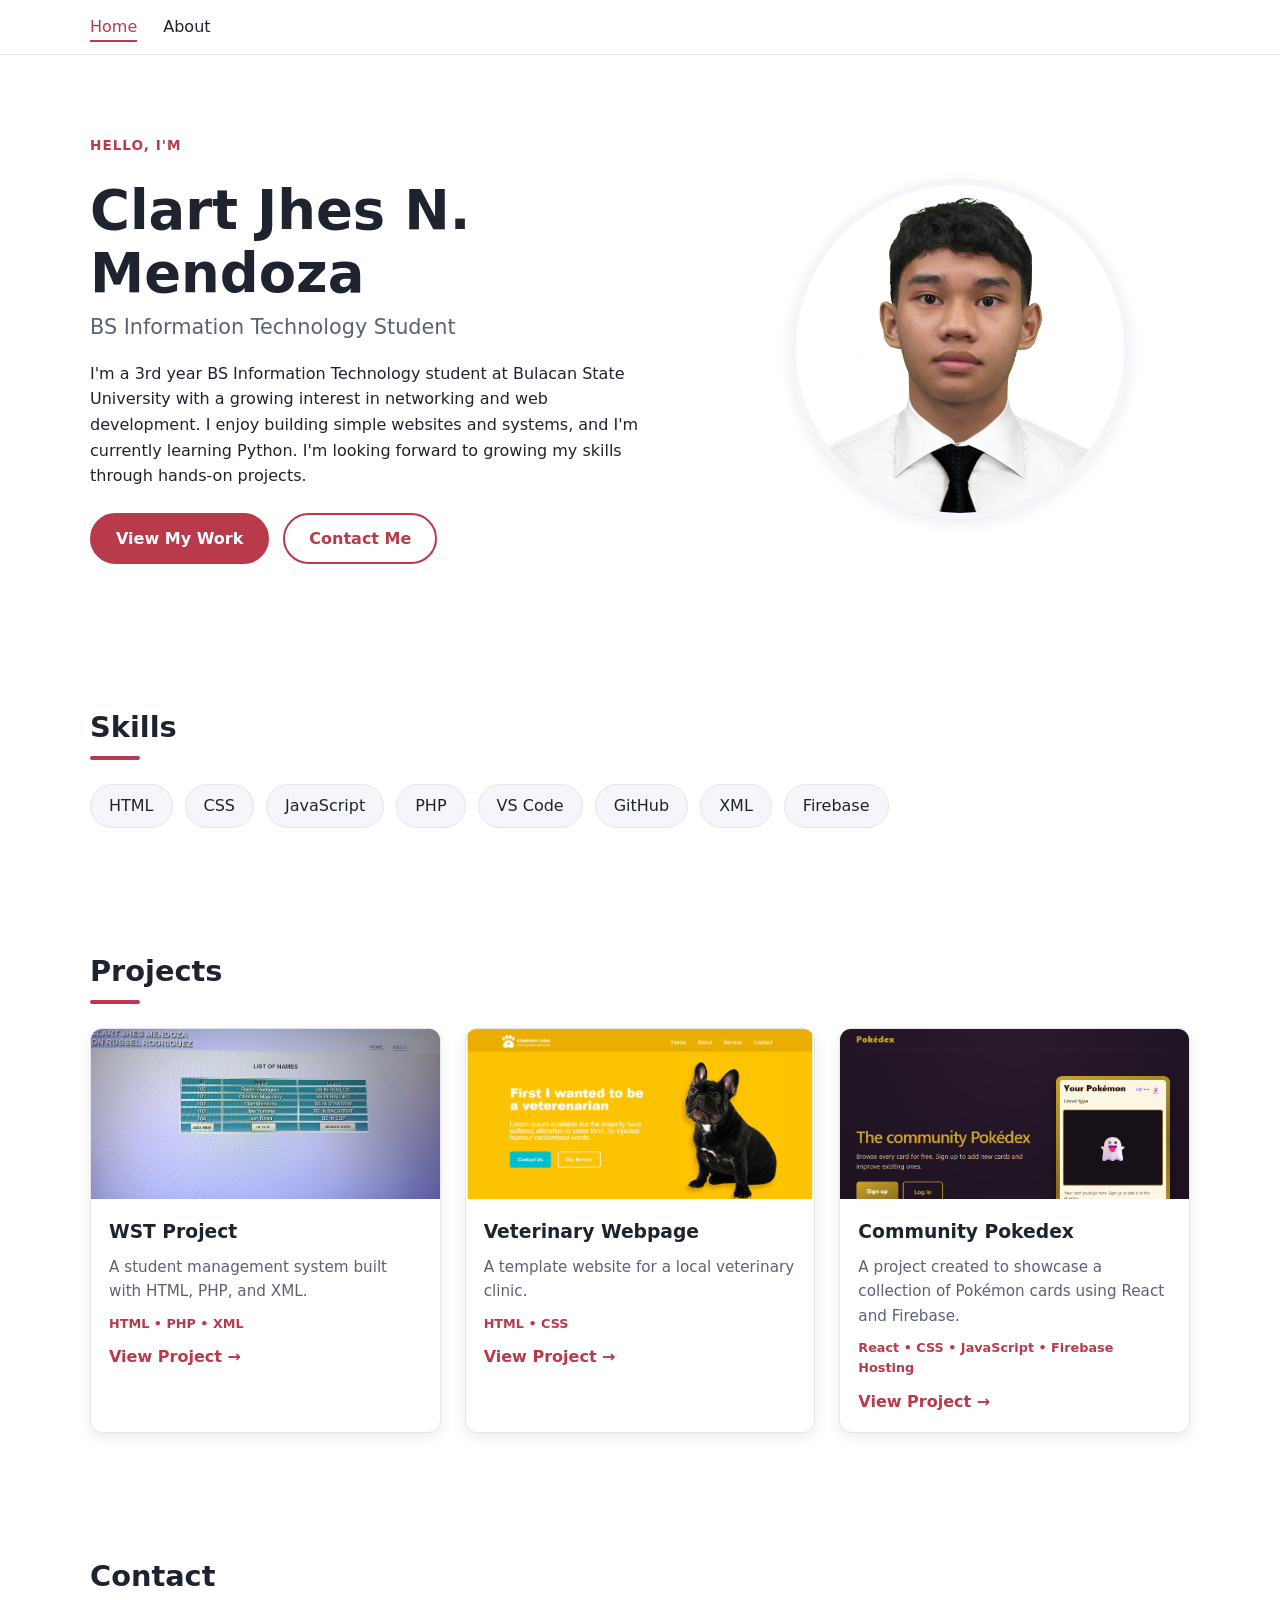
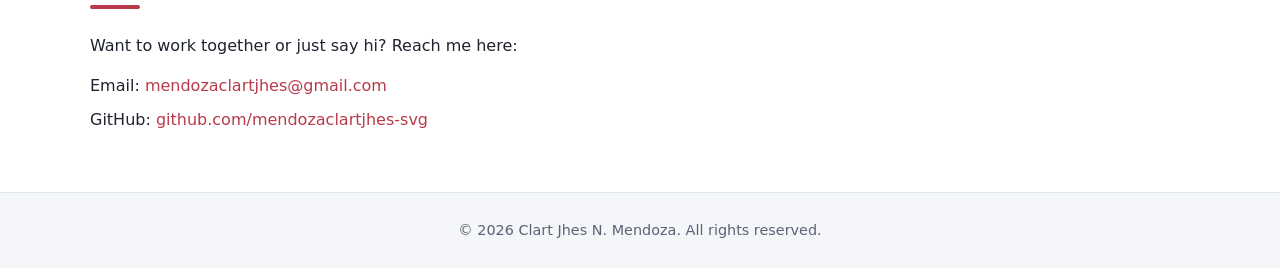
==== index.html @ 3eabd3fe "Add files via upload" ====
<!DOCTYPE html>
<html lang="en">
<head>
  <meta charset="UTF-8" />
  <meta name="viewport" content="width=device-width, initial-scale=1.0" />
  <title>Mendoza, Clart Jhes N. | Portfolio</title>
  <meta name="description" content="TODO: one-sentence description of you and your work" />
  <link rel="stylesheet" href="style.css" />
</head>
<body>

  <header class="site-header">
    <nav class="nav container">
      <button class="nav-toggle" aria-label="Toggle menu">&#9776;</button>
      <ul class="nav-links">
        <li><a href="index.html" class="active">Home</a></li>
        <li><a href="about.html">About</a></li>
      </ul>
    </nav>
  </header>

  <main>

    <section class="hero container">
      <div class="hero-text">
        <p class="eyebrow">Hello, I'm</p>
        <h1>Clart Jhes N. Mendoza</h1>
        <h2>BS Information Technology Student</h2>
        <p>
          I'm a 3rd year BS Information Technology student at Bulacan State University
          with a growing interest in networking and web development. I enjoy building
          simple websites and systems, and I'm currently learning Python. I'm looking
          forward to growing my skills through hands-on projects.
        </p>
        <div class="hero-buttons">
          <a href="#projects" class="btn">View My Work</a>
          <a href="#contact" class="btn btn-outline">Contact Me</a>
        </div>
      </div>
      <div class="hero-photo">
        <img src="images/profile.jpg" alt="Photo of Your Name"
             onerror="this.style.display='none'; this.parentElement.classList.add('no-photo');" />
      </div>
    </section>

    <section class="section container" id="skills">
      <h2 class="section-title">Skills</h2>
      <ul class="skills">
        <li>HTML</li>
        <li>CSS</li>
        <li>JavaScript</li>
        <li>PHP</li>
        <li>VS Code</li>
        <li>GitHub</li>
        <li>XML</li>
        <li>Firebase</li>
      </ul>
    </section>

    <section class="section container" id="projects">
      <h2 class="section-title">Projects</h2>
      <div class="cards">

        <article class="card">
          <div class="card-img"><img src="images/proj-1.jpg" alt="Project 1 Screenshot"></div>
          <div class="card-body">
            <h3>WST Project</h3>
            <p>A student management system built with HTML, PHP, and XML.</p>
            <p class="tags">HTML &bull; PHP &bull; XML</p>
            <a href="https://github.com/mendozaclartjhes-svg/WST-Project_Russel-Rodriguez---Clart-Mendoza.git" class="link" target="_blank" rel="noopener noreferrer">View Project &rarr;</a>
          </div>
        </article>

        <article class="card">
          <div class="card-img"><img src="images/proj-2.png" alt="Project 2 Screenshot"></div>
          <div class="card-body">
            <h3>Veterinary Webpage</h3>
            <p>A template website for a local veterinary clinic.</p>
            <p class="tags">HTML &bull; CSS</p>
            <a href="https://mendozaclartjhes-svg.github.io/Lesson-1_Activity-3/" class="link" target="_blank" rel="noopener noreferrer">View Project &rarr;</a>
          </div>
        </article>

        <article class="card">
          <div class="card-img"><img src="images/proj-3.png" alt="Project 3 Screenshot"></div>
          <div class="card-body">
            <h3>Community Pokedex</h3>
            <p>A project created to showcase a collection of Pokémon cards using React and Firebase.</p>
            <p class="tags">React &bull; CSS &bull; JavaScript &bull; Firebase Hosting</p>
            <a href="https://pokemonfirebase-90584.web.app/" class="link" target="_blank" rel="noopener noreferrer">View Project &rarr;</a>
          </div>
        </article>

      </div>
    </section>

    <section class="section container" id="contact">
      <h2 class="section-title">Contact</h2>
      <p>Want to work together or just say hi? Reach me here:</p>
      <ul class="contact-list">
        <li>Email: <a href="mailto:mendozaclartjhes@gmail.com">mendozaclartjhes@gmail.com</a></li>
        <li>GitHub: <a href="https://github.com/mendozaclartjhes-svg" target="_blank" rel="noopener">github.com/mendozaclartjhes-svg</a></li>
      </ul>
    </section>

  </main>

  <footer class="site-footer">
    <p>&copy; <span id="year">2026</span> Clart Jhes N. Mendoza. All rights reserved.</p>
  </footer>

  <script src="script.js"></script>
</body>
</html>
---- style.css ----
:root {
  --bg: #ffffff;
  --bg-alt: #f5f6fa;
  --text: #1f2330;
  --muted: #5b6275;
  --primary: #b83a4b;      /* main accent color */
  --primary-dark: #8f2b39;
  --border: #e3e5ec;
  --radius: 12px;
  --shadow: 0 4px 14px rgba(0, 0, 0, 0.08);
}

* { box-sizing: border-box; margin: 0; padding: 0; }

html { scroll-behavior: smooth; }

body {
  font-family: "Segoe UI", system-ui, -apple-system, Arial, sans-serif;
  color: var(--text);
  background: var(--bg);
  line-height: 1.6;
}

img { max-width: 100%; display: block; }
a { color: var(--primary); text-decoration: none; }
a:hover { text-decoration: underline; }
ul { list-style: none; }

.container {
  width: min(1100px, 92%);
  margin-inline: auto;
}

.site-header {
  position: sticky;
  top: 0;
  z-index: 10;
  background: rgba(255, 255, 255, 0.95);
  border-bottom: 1px solid var(--border);
  backdrop-filter: blur(6px);
}

.nav {
  display: flex;
  align-items: center;
  justify-content: space-between;
  padding: 14px 0;
}

.logo {
  font-size: 1.4rem;
  font-weight: 700;
  color: var(--text);
}
.logo span { color: var(--primary); }
.logo:hover { text-decoration: none; }

.nav-links { display: flex; gap: 26px; }
.nav-links a {
  color: var(--text);
  font-weight: 500;
  padding-bottom: 4px;
}
.nav-links a:hover,
.nav-links a.active {
  color: var(--primary);
  border-bottom: 2px solid var(--primary);
  text-decoration: none;
}

.nav-toggle {
  display: none;
  background: none;
  border: none;
  font-size: 1.6rem;
  cursor: pointer;
  color: var(--text);
}

.btn {
  display: inline-block;
  padding: 11px 24px;
  background: var(--primary);
  color: #fff;
  border: 2px solid var(--primary);
  border-radius: 999px;
  font-weight: 600;
  transition: background 0.2s, color 0.2s;
}
.btn:hover { background: var(--primary-dark); border-color: var(--primary-dark); text-decoration: none; }
.btn-outline { background: transparent; color: var(--primary); }
.btn-outline:hover { background: var(--primary); color: #fff; }

.hero {
  display: grid;
  grid-template-columns: 1.3fr 1fr;
  gap: 40px;
  align-items: center;
  padding: 80px 0;
}
.eyebrow { color: var(--primary); font-weight: 600; letter-spacing: 1px; text-transform: uppercase; font-size: 0.85rem; }
.hero h1 { font-size: clamp(2.2rem, 5vw, 3.4rem); line-height: 1.15; margin: 6px 0; }
.hero h2 { font-size: 1.3rem; color: var(--muted); font-weight: 500; margin-bottom: 16px; }
.hero p { max-width: 55ch; margin-bottom: 24px; }
.hero-buttons { display: flex; gap: 14px; flex-wrap: wrap; }

.hero-photo img,
.about-photo img {
  width: 100%;
  aspect-ratio: 1 / 1;
  object-fit: cover;
  border-radius: 50%;
  border: 6px solid var(--bg-alt);
  box-shadow: var(--shadow);
  max-width: 340px;
  margin-inline: auto;
}

.no-photo::before {
  content: "Your Photo";
  display: grid;
  place-items: center;
  width: 100%;
  max-width: 340px;
  aspect-ratio: 1 / 1;
  margin-inline: auto;
  border-radius: 50%;
  background: var(--bg-alt);
  border: 2px dashed var(--border);
  color: var(--muted);
}

.section { padding: 60px 0; }

section[id] { scroll-margin-top: 70px; }
.section-title {
  font-size: 1.8rem;
  margin-bottom: 24px;
  position: relative;
  padding-bottom: 10px;
}
.section-title::after {
  content: "";
  position: absolute;
  left: 0; bottom: 0;
  width: 50px; height: 4px;
  background: var(--primary);
  border-radius: 2px;
}

.skills { display: flex; flex-wrap: wrap; gap: 12px; }
.skills li {
  background: var(--bg-alt);
  border: 1px solid var(--border);
  padding: 8px 18px;
  border-radius: 999px;
  font-weight: 500;
}

.cards {
  display: grid;
  grid-template-columns: repeat(auto-fit, minmax(260px, 1fr));
  gap: 24px;
}
.card {
  background: var(--bg);
  border: 1px solid var(--border);
  border-radius: var(--radius);
  overflow: hidden;
  box-shadow: var(--shadow);
  transition: transform 0.2s;
}
.card:hover { transform: translateY(-4px); }
.card-img {
  position: relative;
  height: 170px;
  overflow: hidden;          /* clips anything taller than the box */
  display: grid;
  place-items: center;
  background: var(--bg-alt);
  color: var(--muted);
}
.card-img img {
  position: absolute;        /* fills the box exactly, no overflow */
  inset: 0;
  width: 100%;
  height: 100%;
  object-fit: cover;         /* crops to fit instead of stretching */
  object-position: center top;
  display: block;
}
.card-body { padding: 18px; }
.card-body h3 { margin-bottom: 8px; }
.card-body p { color: var(--muted); font-size: 0.95rem; margin-bottom: 10px; }
.tags { font-size: 0.8rem !important; color: var(--primary) !important; font-weight: 600; }
.link { font-weight: 600; }

.contact-list { margin-top: 14px; display: grid; gap: 8px; }

.about-grid {
  display: grid;
  grid-template-columns: 1fr 2fr;
  gap: 40px;
  align-items: start;
}
.about-grid p { margin-bottom: 14px; }
.facts { margin-top: 18px; display: grid; gap: 6px; }

.timeline { border-left: 3px solid var(--border); padding-left: 22px; display: grid; gap: 24px; }
.timeline-item { position: relative; }
.timeline-item::before {
  content: "";
  position: absolute;
  left: -30px; top: 6px;
  width: 14px; height: 14px;
  background: var(--primary);
  border-radius: 50%;
}
.date { color: var(--primary); font-weight: 600; font-size: 0.9rem; }

.plain-list { list-style: disc; padding-left: 22px; display: grid; gap: 6px; }

.site-footer {
  text-align: center;
  padding: 26px 0;
  background: var(--bg-alt);
  border-top: 1px solid var(--border);
  color: var(--muted);
  font-size: 0.9rem;
}

@media (max-width: 760px) {
  .nav-toggle { display: block; }

  .nav-links {
    display: none;
    position: absolute;
    top: 100%;
    left: 0; right: 0;
    flex-direction: column;
    gap: 0;
    background: var(--bg);
    border-bottom: 1px solid var(--border);
  }
  .nav-links.open { display: flex; }
  .nav-links li a { display: block; padding: 14px 4%; border-bottom: none; }

  .hero { grid-template-columns: 1fr; padding: 50px 0; text-align: center; }
  .hero p { margin-inline: auto; }
  .hero-buttons { justify-content: center; }
  .hero-photo { order: -1; }
  .hero-photo img { max-width: 220px; }

  .about-grid { grid-template-columns: 1fr; }
  .about-photo img { max-width: 220px; }
}
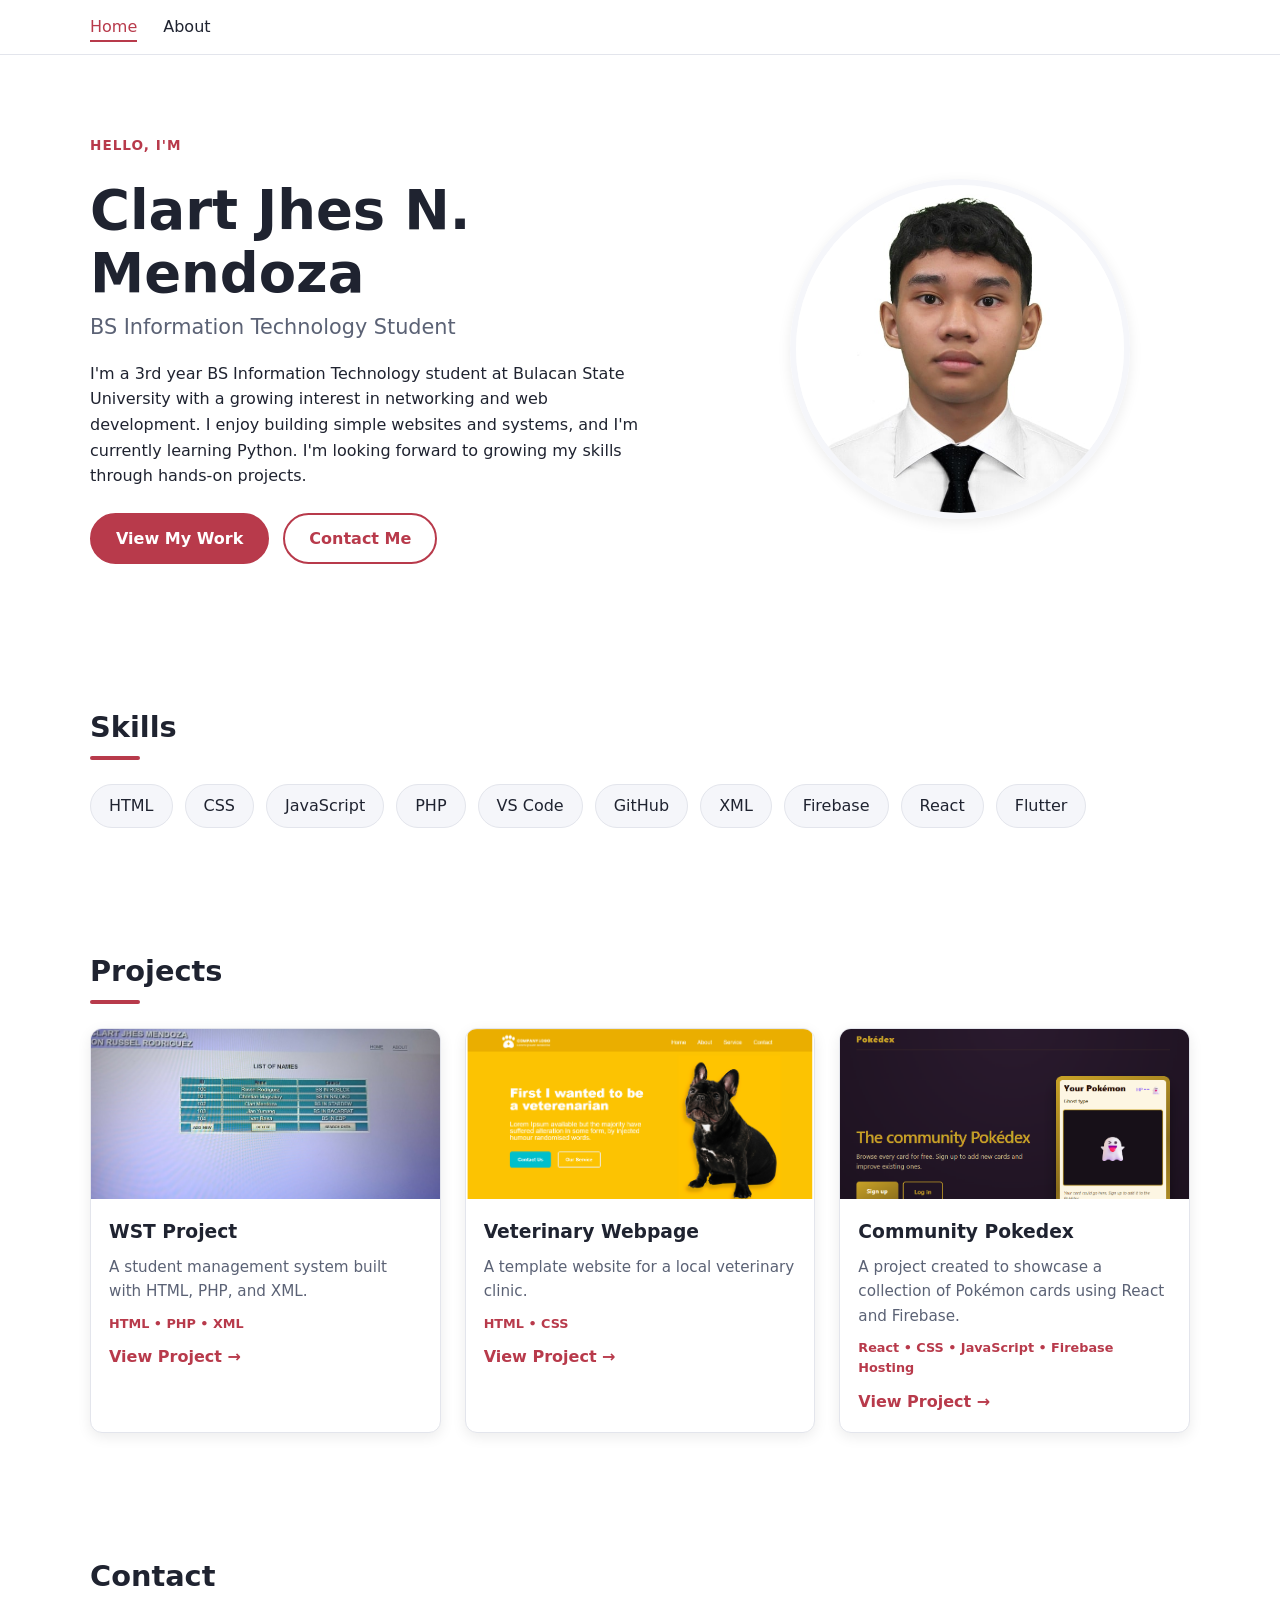
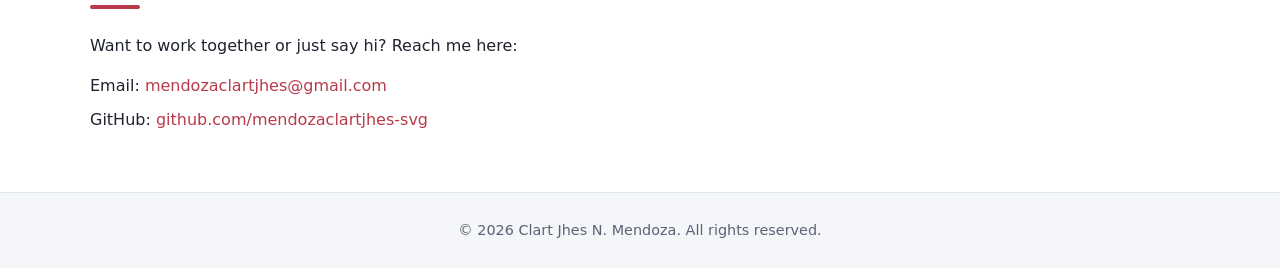
==== commit 5737b9e8: "Add React and Flutter to the skills list Skills list update" ====
--- a/index.html
+++ b/index.html
@@ -54,6 +54,8 @@
         <li>GitHub</li>
         <li>XML</li>
         <li>Firebase</li>
+        <li>React</li>
+        <li>Flutter</li>
       </ul>
     </section>
 
